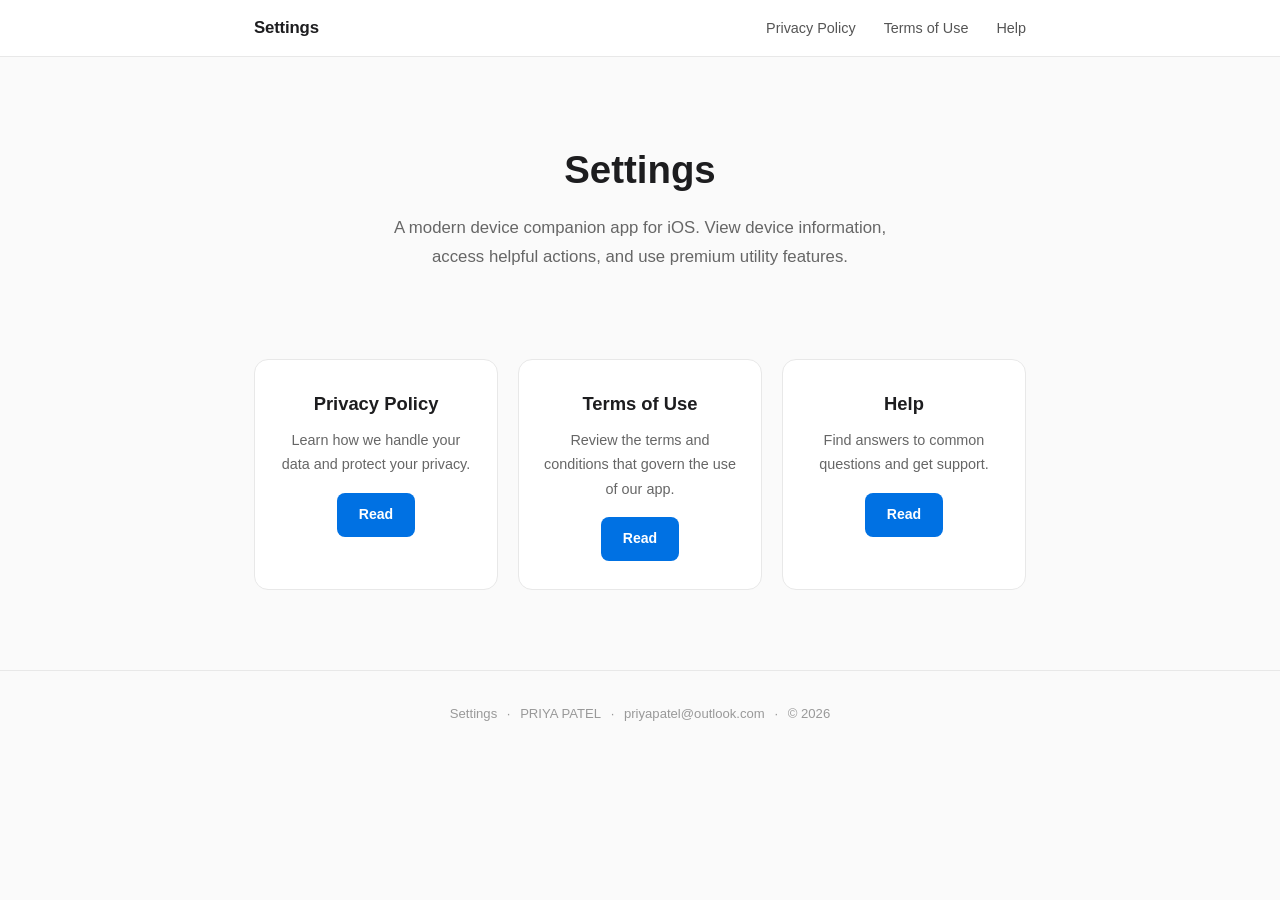
==== index.html @ b26c0532 "Add legal and help pages for Settings iOS app Static site with Privacy Policy, Terms of Use, Help, a" ====
<!DOCTYPE html>
<html lang="en">
<head>
  <meta charset="UTF-8">
  <meta name="viewport" content="width=device-width, initial-scale=1.0">
  <title>Settings — Legal &amp; Help</title>
  <meta name="description" content="Privacy Policy, Terms of Use, and Help for the Settings iOS app by PRIYA PATEL.">
  <link rel="stylesheet" href="styles.css">
</head>
<body>

  <nav class="site-nav">
    <div class="nav-inner">
      <span class="brand">Settings</span>
      <ul class="nav-links">
        <li><a href="privacy.html">Privacy Policy</a></li>
        <li><a href="terms.html">Terms of Use</a></li>
        <li><a href="help.html">Help</a></li>
      </ul>
    </div>
  </nav>

  <div class="hero">
    <h1>Settings</h1>
    <p>A modern device companion app for iOS. View device information, access helpful actions, and use premium utility features.</p>
  </div>

  <div class="card-grid">
    <a href="privacy.html" class="card" style="text-decoration:none">
      <h2>Privacy Policy</h2>
      <p>Learn how we handle your data and protect your privacy.</p>
      <span class="btn">Read</span>
    </a>
    <a href="terms.html" class="card" style="text-decoration:none">
      <h2>Terms of Use</h2>
      <p>Review the terms and conditions that govern the use of our app.</p>
      <span class="btn">Read</span>
    </a>
    <a href="help.html" class="card" style="text-decoration:none">
      <h2>Help</h2>
      <p>Find answers to common questions and get support.</p>
      <span class="btn">Read</span>
    </a>
  </div>

  <footer class="site-footer">
    <span>Settings</span> &middot;
    <span>PRIYA PATEL</span> &middot;
    <span><a href="mailto:priyapatel@outlook.com">priyapatel@outlook.com</a></span> &middot;
    <span>&copy; 2026</span>
  </footer>

</body>
</html>
---- styles.css ----
/* ===== Settings — Legal & Help Site ===== */

*,
*::before,
*::after {
  margin: 0;
  padding: 0;
  box-sizing: border-box;
}

html {
  font-size: 16px;
  -webkit-text-size-adjust: 100%;
}

body {
  font-family: -apple-system, BlinkMacSystemFont, "Segoe UI", Roboto,
    Helvetica, Arial, sans-serif, "Apple Color Emoji", "Segoe UI Emoji";
  color: #1d1d1f;
  background: #fafafa;
  line-height: 1.7;
  -webkit-font-smoothing: antialiased;
}

a {
  color: #0071e3;
  text-decoration: none;
}

a:hover {
  text-decoration: underline;
}

/* ---- Navigation ---- */

.site-nav {
  position: sticky;
  top: 0;
  z-index: 100;
  background: rgba(255, 255, 255, 0.92);
  backdrop-filter: blur(12px);
  -webkit-backdrop-filter: blur(12px);
  border-bottom: 1px solid #e8e8e8;
}

.site-nav .nav-inner {
  max-width: 820px;
  margin: 0 auto;
  padding: 0 24px;
  display: flex;
  align-items: center;
  justify-content: space-between;
  height: 56px;
}

.site-nav .brand {
  font-weight: 700;
  font-size: 1.05rem;
  color: #1d1d1f;
  letter-spacing: -0.01em;
}

.site-nav .nav-links {
  display: flex;
  gap: 28px;
  list-style: none;
}

.site-nav .nav-links a {
  font-size: 0.9rem;
  font-weight: 500;
  color: #555;
  transition: color 0.2s;
  padding: 6px 0;
}

.site-nav .nav-links a:hover,
.site-nav .nav-links a.active {
  color: #0071e3;
  text-decoration: none;
}

/* ---- Main content ---- */

.page {
  max-width: 820px;
  margin: 0 auto;
  padding: 48px 24px 80px;
}

.page h1 {
  font-size: 2rem;
  font-weight: 700;
  letter-spacing: -0.025em;
  margin-bottom: 8px;
  color: #1d1d1f;
}

.page .subtitle {
  font-size: 0.95rem;
  color: #888;
  margin-bottom: 40px;
}

.page h2 {
  font-size: 1.3rem;
  font-weight: 650;
  margin-top: 40px;
  margin-bottom: 12px;
  color: #1d1d1f;
}

.page h3 {
  font-size: 1.05rem;
  font-weight: 600;
  margin-top: 28px;
  margin-bottom: 8px;
}

.page p,
.page li {
  font-size: 0.98rem;
  color: #444;
  margin-bottom: 14px;
}

.page ul,
.page ol {
  padding-left: 24px;
  margin-bottom: 16px;
}

.page li {
  margin-bottom: 6px;
}

.page .contact-box {
  margin-top: 32px;
  padding: 20px 24px;
  background: #fff;
  border: 1px solid #e8e8e8;
  border-radius: 12px;
}

.page .contact-box p {
  margin-bottom: 4px;
}

/* ---- FAQ / Help cards ---- */

.faq-item {
  margin-top: 20px;
  padding: 20px 24px;
  background: #fff;
  border: 1px solid #e8e8e8;
  border-radius: 12px;
}

.faq-item strong {
  display: block;
  margin-bottom: 6px;
  color: #1d1d1f;
}

/* ---- Index hero ---- */

.hero {
  text-align: center;
  padding: 80px 24px 48px;
}

.hero h1 {
  font-size: 2.4rem;
  margin-bottom: 12px;
}

.hero p {
  font-size: 1.05rem;
  color: #666;
  max-width: 520px;
  margin: 0 auto 40px;
}

.card-grid {
  display: grid;
  grid-template-columns: repeat(auto-fit, minmax(220px, 1fr));
  gap: 20px;
  max-width: 820px;
  margin: 0 auto;
  padding: 0 24px 80px;
}

.card {
  background: #fff;
  border: 1px solid #e8e8e8;
  border-radius: 14px;
  padding: 28px 24px;
  text-align: center;
  transition: box-shadow 0.2s, transform 0.2s;
}

.card:hover {
  box-shadow: 0 4px 20px rgba(0, 0, 0, 0.06);
  transform: translateY(-2px);
}

.card h2 {
  font-size: 1.15rem;
  margin-bottom: 8px;
  color: #1d1d1f;
}

.card p {
  font-size: 0.9rem;
  color: #666;
  margin-bottom: 16px;
}

.card .btn {
  display: inline-block;
  padding: 10px 22px;
  font-size: 0.88rem;
  font-weight: 600;
  color: #fff;
  background: #0071e3;
  border-radius: 8px;
  transition: background 0.2s;
}

.card .btn:hover {
  background: #005bb5;
  text-decoration: none;
}

/* ---- Footer ---- */

.site-footer {
  text-align: center;
  padding: 32px 24px;
  font-size: 0.82rem;
  color: #999;
  border-top: 1px solid #e8e8e8;
}

.site-footer span {
  display: inline-block;
  margin: 0 6px;
}

.site-footer a {
  color: #999;
}

.site-footer a:hover {
  color: #0071e3;
}

/* ---- Responsive ---- */

@media (max-width: 600px) {
  .site-nav .nav-inner {
    flex-direction: column;
    height: auto;
    padding: 12px 20px;
    gap: 8px;
  }

  .site-nav .nav-links {
    gap: 20px;
  }

  .site-nav .nav-links a {
    font-size: 0.85rem;
  }

  .page {
    padding: 32px 20px 60px;
  }

  .page h1 {
    font-size: 1.6rem;
  }

  .hero {
    padding: 48px 20px 32px;
  }

  .hero h1 {
    font-size: 1.8rem;
  }

  .card-grid {
    padding: 0 20px 60px;
  }
}
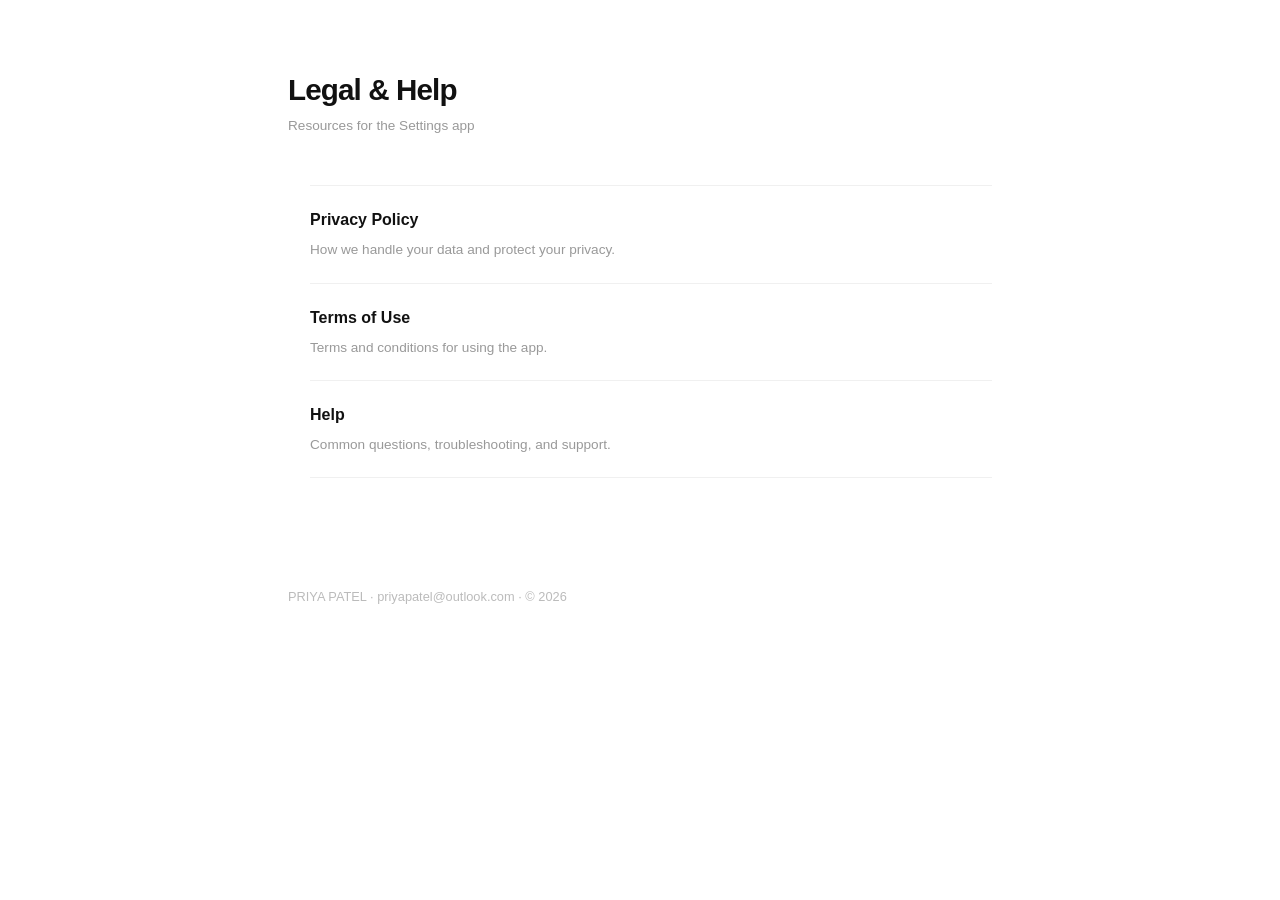
==== commit 5962b31c: "Redesign site with minimal premium aesthetic Remove nav bar, hero section, and heavy branding. Repla" ====
--- a/index.html
+++ b/index.html
@@ -3,51 +3,40 @@
 <head>
   <meta charset="UTF-8">
   <meta name="viewport" content="width=device-width, initial-scale=1.0">
-  <title>Settings — Legal &amp; Help</title>
-  <meta name="description" content="Privacy Policy, Terms of Use, and Help for the Settings iOS app by PRIYA PATEL.">
+  <title>Legal &amp; Help — Settings</title>
+  <meta name="description" content="Privacy Policy, Terms of Use, and Help for the Settings iOS app.">
   <link rel="stylesheet" href="styles.css">
 </head>
 <body>
 
-  <nav class="site-nav">
-    <div class="nav-inner">
-      <span class="brand">Settings</span>
-      <ul class="nav-links">
-        <li><a href="privacy.html">Privacy Policy</a></li>
-        <li><a href="terms.html">Terms of Use</a></li>
-        <li><a href="help.html">Help</a></li>
-      </ul>
-    </div>
-  </nav>
+  <main class="page">
+    <h1>Legal &amp; Help</h1>
+    <p class="meta">Resources for the Settings app</p>
 
-  <div class="hero">
-    <h1>Settings</h1>
-    <p>A modern device companion app for iOS. View device information, access helpful actions, and use premium utility features.</p>
-  </div>
+    <ul class="index-links">
+      <li>
+        <a href="privacy.html">
+          <span class="link-title">Privacy Policy</span>
+          <span class="link-desc">How we handle your data and protect your privacy.</span>
+        </a>
+      </li>
+      <li>
+        <a href="terms.html">
+          <span class="link-title">Terms of Use</span>
+          <span class="link-desc">Terms and conditions for using the app.</span>
+        </a>
+      </li>
+      <li>
+        <a href="help.html">
+          <span class="link-title">Help</span>
+          <span class="link-desc">Common questions, troubleshooting, and support.</span>
+        </a>
+      </li>
+    </ul>
+  </main>
 
-  <div class="card-grid">
-    <a href="privacy.html" class="card" style="text-decoration:none">
-      <h2>Privacy Policy</h2>
-      <p>Learn how we handle your data and protect your privacy.</p>
-      <span class="btn">Read</span>
-    </a>
-    <a href="terms.html" class="card" style="text-decoration:none">
-      <h2>Terms of Use</h2>
-      <p>Review the terms and conditions that govern the use of our app.</p>
-      <span class="btn">Read</span>
-    </a>
-    <a href="help.html" class="card" style="text-decoration:none">
-      <h2>Help</h2>
-      <p>Find answers to common questions and get support.</p>
-      <span class="btn">Read</span>
-    </a>
-  </div>
-
-  <footer class="site-footer">
-    <span>Settings</span> &middot;
-    <span>PRIYA PATEL</span> &middot;
-    <span><a href="mailto:priyapatel@outlook.com">priyapatel@outlook.com</a></span> &middot;
-    <span>&copy; 2026</span>
+  <footer class="footer">
+    PRIYA PATEL<span class="footer-sep"></span><a href="mailto:priyapatel@outlook.com">priyapatel@outlook.com</a><span class="footer-sep"></span>&copy; 2026
   </footer>
 
 </body>
--- a/styles.css
+++ b/styles.css
@@ -1,4 +1,4 @@
-/* ===== Settings — Legal & Help Site ===== */
+/* ===== Minimal Legal Site ===== */
 
 *,
 *::before,
@@ -16,280 +16,235 @@
 body {
   font-family: -apple-system, BlinkMacSystemFont, "Segoe UI", Roboto,
     Helvetica, Arial, sans-serif, "Apple Color Emoji", "Segoe UI Emoji";
-  color: #1d1d1f;
-  background: #fafafa;
-  line-height: 1.7;
+  color: #222;
+  background: #fff;
+  line-height: 1.75;
   -webkit-font-smoothing: antialiased;
+  -moz-osx-font-smoothing: grayscale;
 }
 
 a {
-  color: #0071e3;
+  color: #222;
+  text-decoration-color: #ccc;
+  text-underline-offset: 3px;
+  transition: text-decoration-color 0.2s;
+}
+
+a:hover {
+  text-decoration-color: #222;
+}
+
+/* ---- Page container ---- */
+
+.page {
+  max-width: 760px;
+  margin: 0 auto;
+  padding: 72px 28px 60px;
+}
+
+.page h1 {
+  font-size: 1.85rem;
+  font-weight: 680;
+  letter-spacing: -0.03em;
+  line-height: 1.2;
+  color: #111;
+  margin-bottom: 6px;
+}
+
+.page .meta {
+  font-size: 0.85rem;
+  color: #999;
+  margin-bottom: 48px;
+}
+
+/* ---- Nav links row ---- */
+
+.page-links {
+  display: flex;
+  gap: 20px;
+  margin-bottom: 48px;
+  font-size: 0.85rem;
+}
+
+.page-links a {
+  color: #888;
   text-decoration: none;
-}
-
-a:hover {
-  text-decoration: underline;
-}
-
-/* ---- Navigation ---- */
-
-.site-nav {
-  position: sticky;
-  top: 0;
-  z-index: 100;
-  background: rgba(255, 255, 255, 0.92);
-  backdrop-filter: blur(12px);
-  -webkit-backdrop-filter: blur(12px);
-  border-bottom: 1px solid #e8e8e8;
-}
-
-.site-nav .nav-inner {
-  max-width: 820px;
-  margin: 0 auto;
-  padding: 0 24px;
-  display: flex;
-  align-items: center;
-  justify-content: space-between;
-  height: 56px;
-}
-
-.site-nav .brand {
-  font-weight: 700;
-  font-size: 1.05rem;
-  color: #1d1d1f;
+  transition: color 0.2s;
+}
+
+.page-links a:hover {
+  color: #222;
+}
+
+.page-links a.current {
+  color: #222;
+  font-weight: 500;
+}
+
+/* ---- Section headings ---- */
+
+.page h2 {
+  font-size: 1.1rem;
+  font-weight: 620;
+  color: #111;
+  margin-top: 44px;
+  margin-bottom: 10px;
   letter-spacing: -0.01em;
 }
 
-.site-nav .nav-links {
-  display: flex;
-  gap: 28px;
-  list-style: none;
-}
-
-.site-nav .nav-links a {
-  font-size: 0.9rem;
-  font-weight: 500;
-  color: #555;
-  transition: color 0.2s;
-  padding: 6px 0;
-}
-
-.site-nav .nav-links a:hover,
-.site-nav .nav-links a.active {
-  color: #0071e3;
-  text-decoration: none;
-}
-
-/* ---- Main content ---- */
-
-.page {
-  max-width: 820px;
-  margin: 0 auto;
-  padding: 48px 24px 80px;
-}
-
-.page h1 {
-  font-size: 2rem;
-  font-weight: 700;
-  letter-spacing: -0.025em;
-  margin-bottom: 8px;
-  color: #1d1d1f;
-}
-
-.page .subtitle {
+.page h3 {
   font-size: 0.95rem;
-  color: #888;
-  margin-bottom: 40px;
-}
-
-.page h2 {
-  font-size: 1.3rem;
-  font-weight: 650;
-  margin-top: 40px;
-  margin-bottom: 12px;
-  color: #1d1d1f;
-}
-
-.page h3 {
-  font-size: 1.05rem;
   font-weight: 600;
+  color: #333;
   margin-top: 28px;
-  margin-bottom: 8px;
-}
-
-.page p,
-.page li {
-  font-size: 0.98rem;
-  color: #444;
-  margin-bottom: 14px;
+  margin-bottom: 6px;
+}
+
+/* ---- Body text ---- */
+
+.page p {
+  font-size: 0.94rem;
+  color: #444;
+  margin-bottom: 16px;
 }
 
 .page ul,
 .page ol {
-  padding-left: 24px;
+  padding-left: 22px;
   margin-bottom: 16px;
 }
 
 .page li {
+  font-size: 0.94rem;
+  color: #444;
   margin-bottom: 6px;
 }
 
-.page .contact-box {
-  margin-top: 32px;
-  padding: 20px 24px;
-  background: #fff;
-  border: 1px solid #e8e8e8;
-  border-radius: 12px;
-}
-
-.page .contact-box p {
+/* ---- Contact block ---- */
+
+.contact {
+  margin-top: 36px;
+  padding-top: 24px;
+  border-top: 1px solid #eee;
+}
+
+.contact p {
+  margin-bottom: 2px;
+}
+
+.contact a {
+  color: #444;
+}
+
+/* ---- FAQ items ---- */
+
+.faq {
+  margin-top: 16px;
+}
+
+.faq dt {
+  font-size: 0.94rem;
+  font-weight: 600;
+  color: #222;
+  margin-top: 24px;
   margin-bottom: 4px;
 }
 
-/* ---- FAQ / Help cards ---- */
-
-.faq-item {
-  margin-top: 20px;
-  padding: 20px 24px;
-  background: #fff;
-  border: 1px solid #e8e8e8;
-  border-radius: 12px;
-}
-
-.faq-item strong {
+.faq dd {
+  font-size: 0.94rem;
+  color: #444;
+  margin-bottom: 0;
+  margin-left: 0;
+}
+
+.faq dd a {
+  color: #444;
+}
+
+/* ---- Index page ---- */
+
+.index-links {
+  list-style: none;
+  padding: 0;
+  margin-top: 48px;
+}
+
+.index-links li {
+  margin-bottom: 0;
+}
+
+.index-links a {
   display: block;
-  margin-bottom: 6px;
-  color: #1d1d1f;
-}
-
-/* ---- Index hero ---- */
-
-.hero {
-  text-align: center;
-  padding: 80px 24px 48px;
-}
-
-.hero h1 {
-  font-size: 2.4rem;
-  margin-bottom: 12px;
-}
-
-.hero p {
-  font-size: 1.05rem;
-  color: #666;
-  max-width: 520px;
-  margin: 0 auto 40px;
-}
-
-.card-grid {
-  display: grid;
-  grid-template-columns: repeat(auto-fit, minmax(220px, 1fr));
-  gap: 20px;
-  max-width: 820px;
+  padding: 20px 0;
+  border-bottom: 1px solid #f0f0f0;
+  text-decoration: none;
+  transition: padding-left 0.2s;
+}
+
+.index-links li:first-child a {
+  border-top: 1px solid #f0f0f0;
+}
+
+.index-links a:hover {
+  padding-left: 6px;
+}
+
+.index-links .link-title {
+  font-size: 1rem;
+  font-weight: 560;
+  color: #111;
+  display: block;
+  margin-bottom: 2px;
+}
+
+.index-links .link-desc {
+  font-size: 0.85rem;
+  color: #999;
+}
+
+/* ---- Footer ---- */
+
+.footer {
+  max-width: 760px;
   margin: 0 auto;
-  padding: 0 24px 80px;
-}
-
-.card {
-  background: #fff;
-  border: 1px solid #e8e8e8;
-  border-radius: 14px;
-  padding: 28px 24px;
-  text-align: center;
-  transition: box-shadow 0.2s, transform 0.2s;
-}
-
-.card:hover {
-  box-shadow: 0 4px 20px rgba(0, 0, 0, 0.06);
-  transform: translateY(-2px);
-}
-
-.card h2 {
-  font-size: 1.15rem;
-  margin-bottom: 8px;
-  color: #1d1d1f;
-}
-
-.card p {
-  font-size: 0.9rem;
-  color: #666;
-  margin-bottom: 16px;
-}
-
-.card .btn {
-  display: inline-block;
-  padding: 10px 22px;
-  font-size: 0.88rem;
-  font-weight: 600;
-  color: #fff;
-  background: #0071e3;
-  border-radius: 8px;
-  transition: background 0.2s;
-}
-
-.card .btn:hover {
-  background: #005bb5;
+  padding: 32px 28px 48px;
+  font-size: 0.8rem;
+  color: #bbb;
+}
+
+.footer a {
+  color: #bbb;
   text-decoration: none;
 }
 
-/* ---- Footer ---- */
-
-.site-footer {
-  text-align: center;
-  padding: 32px 24px;
-  font-size: 0.82rem;
-  color: #999;
-  border-top: 1px solid #e8e8e8;
-}
-
-.site-footer span {
-  display: inline-block;
-  margin: 0 6px;
-}
-
-.site-footer a {
-  color: #999;
-}
-
-.site-footer a:hover {
-  color: #0071e3;
+.footer a:hover {
+  color: #888;
+}
+
+.footer-sep::before {
+  content: "\00a0\00b7\00a0";
 }
 
 /* ---- Responsive ---- */
 
 @media (max-width: 600px) {
-  .site-nav .nav-inner {
-    flex-direction: column;
-    height: auto;
-    padding: 12px 20px;
-    gap: 8px;
-  }
-
-  .site-nav .nav-links {
-    gap: 20px;
-  }
-
-  .site-nav .nav-links a {
-    font-size: 0.85rem;
-  }
-
   .page {
-    padding: 32px 20px 60px;
+    padding: 48px 22px 48px;
   }
 
   .page h1 {
-    font-size: 1.6rem;
-  }
-
-  .hero {
-    padding: 48px 20px 32px;
-  }
-
-  .hero h1 {
-    font-size: 1.8rem;
-  }
-
-  .card-grid {
-    padding: 0 20px 60px;
-  }
-}
+    font-size: 1.5rem;
+  }
+
+  .page-links {
+    gap: 16px;
+  }
+
+  .index-links a {
+    padding: 16px 0;
+  }
+
+  .footer {
+    padding: 24px 22px 40px;
+  }
+}
